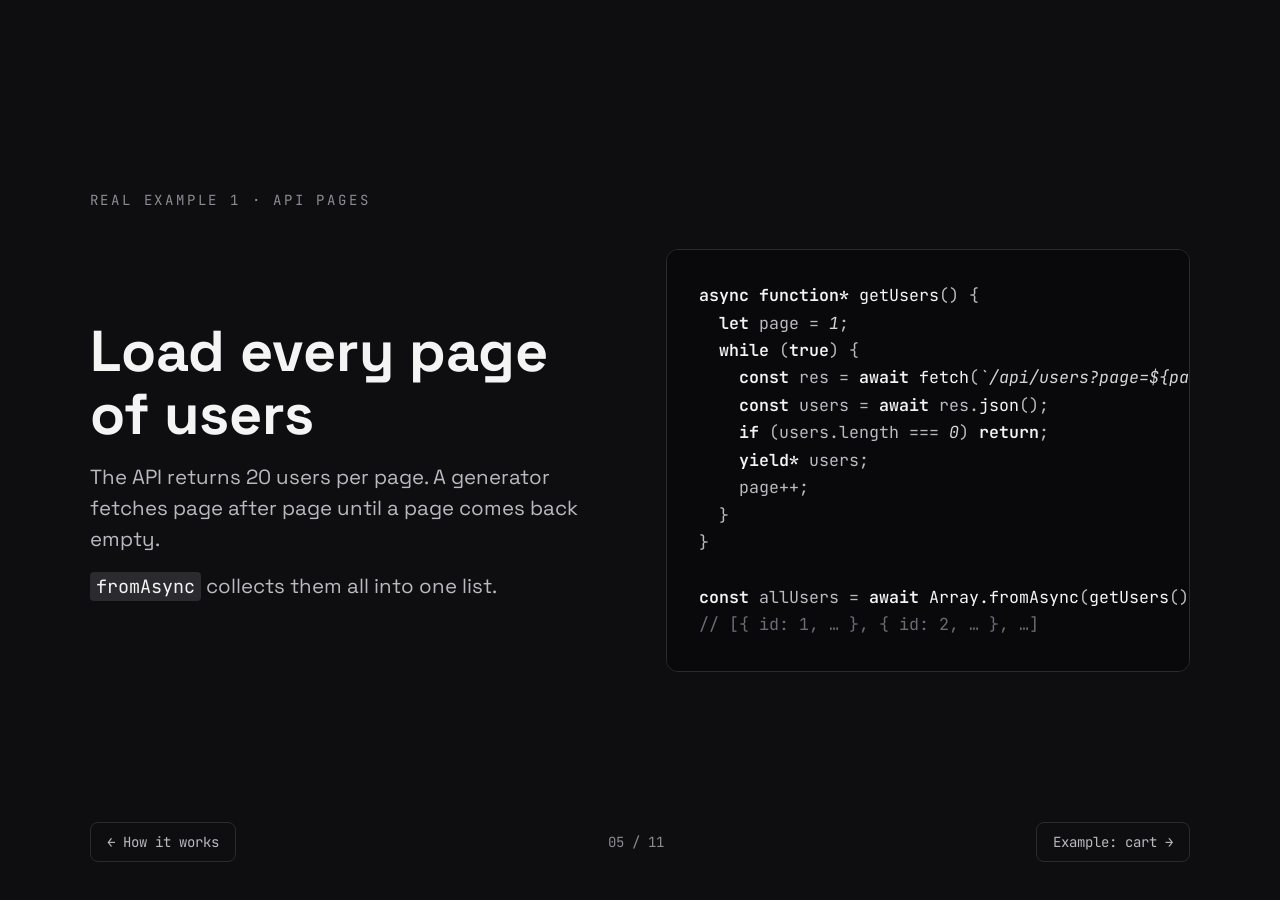
==== example-api-pages.html @ b5e5d90d "Add Array.fromAsync() slide pages One HTML page per slide in a dark and gray theme, with shared styl" ====
<!doctype html>
<html lang="en">
<head>
<meta charset="utf-8">
<meta name="viewport" content="width=device-width, initial-scale=1">
<title>Example: load every page of an API with Array.fromAsync()</title>
<meta name="description" content="A real example: use an async generator and Array.fromAsync() to load every page of users from a paginated API into one array.">
<meta name="robots" content="index, follow">
<meta name="theme-color" content="#0e0e10">
<link rel="canonical" href="https://viveksambath.github.io/array-fromAsync/example-api-pages.html">
<link rel="prev" href="https://viveksambath.github.io/array-fromAsync/how-it-works.html">
<link rel="next" href="https://viveksambath.github.io/array-fromAsync/example-cart.html">
<link rel="icon" href="data:image/svg+xml,%3Csvg xmlns='http://www.w3.org/2000/svg' viewBox='0 0 64 64'%3E%3Crect width='64' height='64' rx='12' fill='%230e0e10'/%3E%3Ctext x='32' y='42' font-family='monospace' font-size='28' font-weight='700' fill='%23f4f4f5' text-anchor='middle'%3E[]%3C/text%3E%3C/svg%3E">

<meta property="og:type" content="article">
<meta property="og:site_name" content="Array.fromAsync() explained">
<meta property="og:title" content="Example: load every page of an API with Array.fromAsync()">
<meta property="og:description" content="A real example: use an async generator and Array.fromAsync() to load every page of users from a paginated API into one array.">
<meta property="og:url" content="https://viveksambath.github.io/array-fromAsync/example-api-pages.html">
<meta property="og:locale" content="en_US">
<meta name="twitter:card" content="summary">
<meta name="twitter:title" content="Example: load every page of an API with Array.fromAsync()">
<meta name="twitter:description" content="A real example: use an async generator and Array.fromAsync() to load every page of users from a paginated API into one array.">

<link rel="preconnect" href="https://fonts.googleapis.com">
<link rel="preconnect" href="https://fonts.gstatic.com" crossorigin>
<link rel="stylesheet" href="https://fonts.googleapis.com/css2?family=Space+Grotesk:wght@400;500;700&family=JetBrains+Mono:wght@400;600&display=swap">
<link rel="stylesheet" href="styles.css">
<script src="nav.js" defer></script>
<script type="application/ld+json">
{
  "@context": "https://schema.org",
  "@type": "BreadcrumbList",
  "itemListElement": [
    {
      "@type": "ListItem",
      "position": 1,
      "name": "Array.fromAsync() explained",
      "item": "https://viveksambath.github.io/array-fromAsync/"
    },
    {
      "@type": "ListItem",
      "position": 2,
      "name": "Example: API pages",
      "item": "https://viveksambath.github.io/array-fromAsync/example-api-pages.html"
    }
  ]
}
</script>
</head>
<body>
<main class="slide">
  <p class="eyebrow">Real example 1 · API pages</p>
  <div class="split">
    <div class="stack">
      <h1>Load every page of users</h1>
      <p>The API returns 20 users per page. A generator fetches page after page until a page comes back empty.</p>
      <p><code>fromAsync</code> collects them all into one list.</p>
    </div>
<pre><code><span class="k">async function*</span> <span class="f">getUsers</span>() {
  <span class="k">let</span> page = <span class="s">1</span>;
  <span class="k">while</span> (<span class="k">true</span>) {
    <span class="k">const</span> res = <span class="k">await</span> <span class="f">fetch</span>(<span class="s">`/api/users?page=${page}`</span>);
    <span class="k">const</span> users = <span class="k">await</span> res.<span class="f">json</span>();
    <span class="k">if</span> (users.length === <span class="s">0</span>) <span class="k">return</span>;
    <span class="k">yield*</span> users;
    page++;
  }
}

<span class="k">const</span> allUsers = <span class="k">await</span> <span class="f">Array.fromAsync</span>(<span class="f">getUsers</span>());
<span class="c">// [{ id: 1, … }, { id: 2, … }, …]</span></code></pre>
  </div>

  <nav class="deck-nav" aria-label="Slides">
    <a rel="prev" href="how-it-works.html" aria-label="Previous: How it works">← <span class="nav-label">How it works</span></a>
    <span>05 / 11</span>
    <a rel="next" href="example-cart.html" aria-label="Next: Example: cart"><span class="nav-label">Example: cart</span> →</a>
  </nav>
</main>
</body>
</html>
---- styles.css ----
:root {
  --sans: "Space Grotesk", system-ui, sans-serif;
  --mono: "JetBrains Mono", ui-monospace, Consolas, monospace;
}

* { box-sizing: border-box; margin: 0; padding: 0; }

html, body { background: #0e0e10; }

body { font-family: var(--sans); }

/* ---------- slide themes ---------- */
/* dark (default) */
.slide {
  --page: #0e0e10;
  --surface: #18181b;
  --line: #2a2a2f;
  --muted: #8b8b94;
  --text-2: #b9b9c0;
  --text: #f4f4f5;
  --bar: #b9b9c0;
  --bar-text: #0e0e10;
  --bar-dim: #4a4a52;
  --bar-dim-text: #f4f4f5;
}

/* gray */
.slide.gray {
  --page: #1e1e22;
  --surface: #2a2a2f;
  --line: #3a3a41;
  --muted: #9a9aa3;
  --text-2: #c4c4cb;
  --text: #f4f4f5;
  --bar: #c4c4cb;
  --bar-text: #0e0e10;
  --bar-dim: #55555d;
  --bar-dim-text: #f4f4f5;
}

/* ---------- slide frame: one slide per page ---------- */
.slide {
  position: relative;
  min-height: 100vh;
  display: flex;
  flex-direction: column;
  justify-content: center;
  gap: clamp(20px, 3vw, 40px);
  padding: clamp(32px, 7vw, 120px) clamp(20px, 7vw, 120px) clamp(110px, 10vw, 150px);
  background: var(--page);
  color: var(--text);
}

/* ---------- type ---------- */
.eyebrow {
  font-family: var(--mono);
  font-size: 14px;
  letter-spacing: 0.2em;
  text-transform: uppercase;
  color: var(--muted);
}

h1 {
  font-size: clamp(30px, 4.5vw, 60px);
  font-weight: 700;
  line-height: 1.1;
  max-width: 22ch;
}

h1.cover-title {
  font-family: var(--mono);
  font-weight: 600;
  font-size: clamp(40px, 8vw, 120px);
  line-height: 1.05;
  letter-spacing: -0.02em;
  max-width: none;
  overflow-wrap: anywhere;
}

h1.big {
  font-size: clamp(36px, 6vw, 88px);
  line-height: 1.05;
  max-width: 18ch;
}

h2 { font-size: clamp(20px, 2vw, 26px); font-weight: 500; }

p, li, td, th {
  font-size: clamp(16px, 1.6vw, 22px);
  line-height: 1.5;
  color: var(--text-2);
}

.lead { font-size: clamp(18px, 2.2vw, 30px); max-width: 40ch; }

code { font-family: var(--mono); }

p code, li code, h1 code {
  font-size: 0.9em;
  color: var(--text);
  background: var(--line);
  padding: 2px 6px;
  border-radius: 4px;
  white-space: nowrap;
}

ul { list-style: none; display: flex; flex-direction: column; gap: 10px; }
ul li::before { content: "— "; color: var(--muted); }

a { color: var(--text); }

/* ---------- layout ---------- */
.grid {
  display: grid;
  grid-template-columns: repeat(auto-fit, minmax(240px, 1fr));
  gap: 20px;
}

.card {
  background: var(--surface);
  border: 1px solid var(--line);
  border-radius: 12px;
  padding: 28px;
  display: flex;
  flex-direction: column;
  gap: 12px;
}

.split {
  display: grid;
  grid-template-columns: repeat(auto-fit, minmax(min(320px, 100%), 1fr));
  gap: clamp(24px, 4vw, 56px);
  align-items: center;
}
.split > * { min-width: 0; } /* lets wide code scroll inside its box */
.stack { display: flex; flex-direction: column; gap: 16px; }

/* ---------- code (same dark panel on every slide) ---------- */
pre {
  font-family: var(--mono);
  font-size: clamp(13px, 1.3vw, 18px);
  line-height: 1.65;
  background: #09090b;
  border: 1px solid #2a2a2f;
  border-radius: 12px;
  padding: clamp(18px, 2.5vw, 32px);
  overflow-x: auto;
  color: #b9b9c0;
  max-width: 100%;
  font-variant-ligatures: none; /* show === and => as typed */
}

/* monochrome syntax highlighting */
.k { color: #f4f4f5; font-weight: 600; }  /* keyword */
.f { color: #f4f4f5; }                     /* function */
.s { color: #d4d4d8; font-style: italic; } /* string / number */
.c { color: #6b6b74; }                     /* comment */

/* ---------- diagram: flow (box → box → box) ---------- */
.flow {
  display: flex;
  align-items: center;
  gap: 16px;
  flex-wrap: wrap;
}
.node {
  border: 1px solid var(--muted);
  border-radius: 12px;
  padding: 20px 24px;
  min-width: 180px;
  display: flex;
  flex-direction: column;
  gap: 6px;
  background: var(--surface);
}
.node .label { font-family: var(--mono); font-size: 13px; color: var(--muted); }
.node .val { font-family: var(--mono); font-size: clamp(16px, 1.6vw, 22px); color: var(--text); }
.node.solid { background: var(--text); border-color: var(--text); }
.node.solid .label { color: #55555d; }
.node.solid .val { color: var(--page); font-weight: 600; }
.arrow { font-size: 32px; color: var(--muted); }

/* ---------- diagram: step pipeline ---------- */
.steps {
  display: grid;
  grid-template-columns: repeat(auto-fit, minmax(160px, 1fr));
  border: 1px solid var(--line);
  border-radius: 12px;
  overflow: hidden;
  background: var(--surface);
  list-style: none;
}
.step {
  padding: 24px;
  border-right: 1px solid var(--line);
  display: flex;
  flex-direction: column;
  gap: 8px;
}
.step .num { font-family: var(--mono); font-size: 13px; color: var(--muted); }
.step p { font-size: clamp(15px, 1.4vw, 19px); color: var(--text); }
.step:last-child { border-right: none; background: var(--text); }
.step:last-child p, .step:last-child .num { color: var(--page); }

/* ---------- diagram: timeline bars ---------- */
.timeline { display: flex; flex-direction: column; gap: 28px; }
.lane { display: flex; flex-direction: column; gap: 10px; }
.lane-title { font-family: var(--mono); font-size: 15px; color: var(--text); }
.track {
  position: relative;
  height: 132px;
  border-left: 1px solid var(--muted);
  border-bottom: 1px solid var(--muted);
}
.bar {
  position: absolute;
  height: 36px;
  border-radius: 6px;
  display: flex;
  align-items: center;
  padding-left: 12px;
  font-family: var(--mono);
  font-size: 14px;
  color: var(--bar-text);
  background: var(--bar);
  white-space: nowrap;
}
.bar.dim { background: var(--bar-dim); color: var(--bar-dim-text); }
.axis {
  display: flex;
  justify-content: space-between;
  font-family: var(--mono);
  font-size: 13px;
  color: var(--muted);
}

/* ---------- page navigation ---------- */
.deck-nav {
  position: absolute;
  left: clamp(20px, 7vw, 120px);
  right: clamp(20px, 7vw, 120px);
  bottom: clamp(20px, 3vw, 40px);
  display: flex;
  align-items: center;
  justify-content: space-between;
  gap: 16px;
  font-family: var(--mono);
  font-size: 14px;
  color: var(--muted);
}
.deck-nav a,
.deck-nav .off {
  padding: 10px 16px;
  border: 1px solid var(--line);
  border-radius: 8px;
  color: var(--text-2);
  text-decoration: none;
}
.deck-nav a:hover,
.deck-nav a:focus-visible { border-color: var(--muted); color: var(--text); }
.deck-nav .off { opacity: 0.35; }

/* on phones the arrows are enough */
@media (max-width: 640px) {
  .deck-nav .nav-label { display: none; }
}
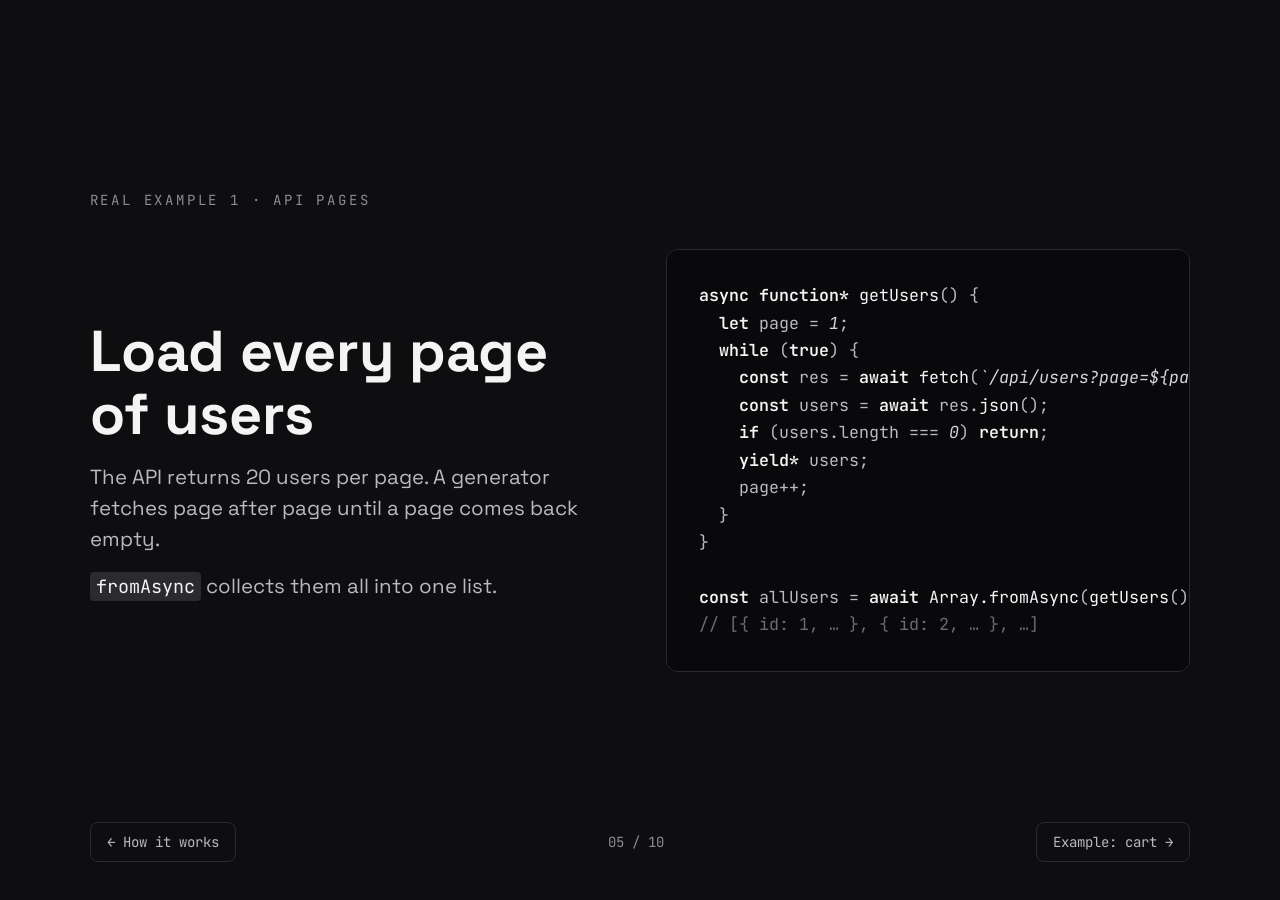
==== commit c25d0e30: "Remove the Node.js file example slide Co-Authored-By: Claude Opus 5.5 <noreply@anthropic.com>" ====
--- a/example-api-pages.html
+++ b/example-api-pages.html
@@ -74,7 +74,7 @@
 
   <nav class="deck-nav" aria-label="Slides">
     <a rel="prev" href="how-it-works.html" aria-label="Previous: How it works">← <span class="nav-label">How it works</span></a>
-    <span>05 / 11</span>
+    <span>05 / 10</span>
     <a rel="next" href="example-cart.html" aria-label="Next: Example: cart"><span class="nav-label">Example: cart</span> →</a>
   </nav>
 </main>
--- a/styles.css
+++ b/styles.css
@@ -9,11 +9,11 @@
 
 body { font-family: var(--sans); }
 
-/* ---------- slide themes ---------- */
-/* dark (default) */
+/* ---------- theme: one dark background, gray surfaces ---------- */
 .slide {
   --page: #0e0e10;
   --surface: #18181b;
+  --raised: #2a2a2f;   /* highlighted box */
   --line: #2a2a2f;
   --muted: #8b8b94;
   --text-2: #b9b9c0;
@@ -24,20 +24,6 @@
   --bar-dim-text: #f4f4f5;
 }
 
-/* gray */
-.slide.gray {
-  --page: #1e1e22;
-  --surface: #2a2a2f;
-  --line: #3a3a41;
-  --muted: #9a9aa3;
-  --text-2: #c4c4cb;
-  --text: #f4f4f5;
-  --bar: #c4c4cb;
-  --bar-text: #0e0e10;
-  --bar-dim: #55555d;
-  --bar-dim-text: #f4f4f5;
-}
-
 /* ---------- slide frame: one slide per page ---------- */
 .slide {
   position: relative;
@@ -175,9 +161,8 @@
 }
 .node .label { font-family: var(--mono); font-size: 13px; color: var(--muted); }
 .node .val { font-family: var(--mono); font-size: clamp(16px, 1.6vw, 22px); color: var(--text); }
-.node.solid { background: var(--text); border-color: var(--text); }
-.node.solid .label { color: #55555d; }
-.node.solid .val { color: var(--page); font-weight: 600; }
+.node.solid { background: var(--raised); border-color: var(--text-2); }
+.node.solid .val { font-weight: 600; }
 .arrow { font-size: 32px; color: var(--muted); }
 
 /* ---------- diagram: step pipeline ---------- */
@@ -199,8 +184,8 @@
 }
 .step .num { font-family: var(--mono); font-size: 13px; color: var(--muted); }
 .step p { font-size: clamp(15px, 1.4vw, 19px); color: var(--text); }
-.step:last-child { border-right: none; background: var(--text); }
-.step:last-child p, .step:last-child .num { color: var(--page); }
+.step:last-child { border-right: none; background: var(--raised); }
+.step:last-child p { font-weight: 500; }
 
 /* ---------- diagram: timeline bars ---------- */
 .timeline { display: flex; flex-direction: column; gap: 28px; }
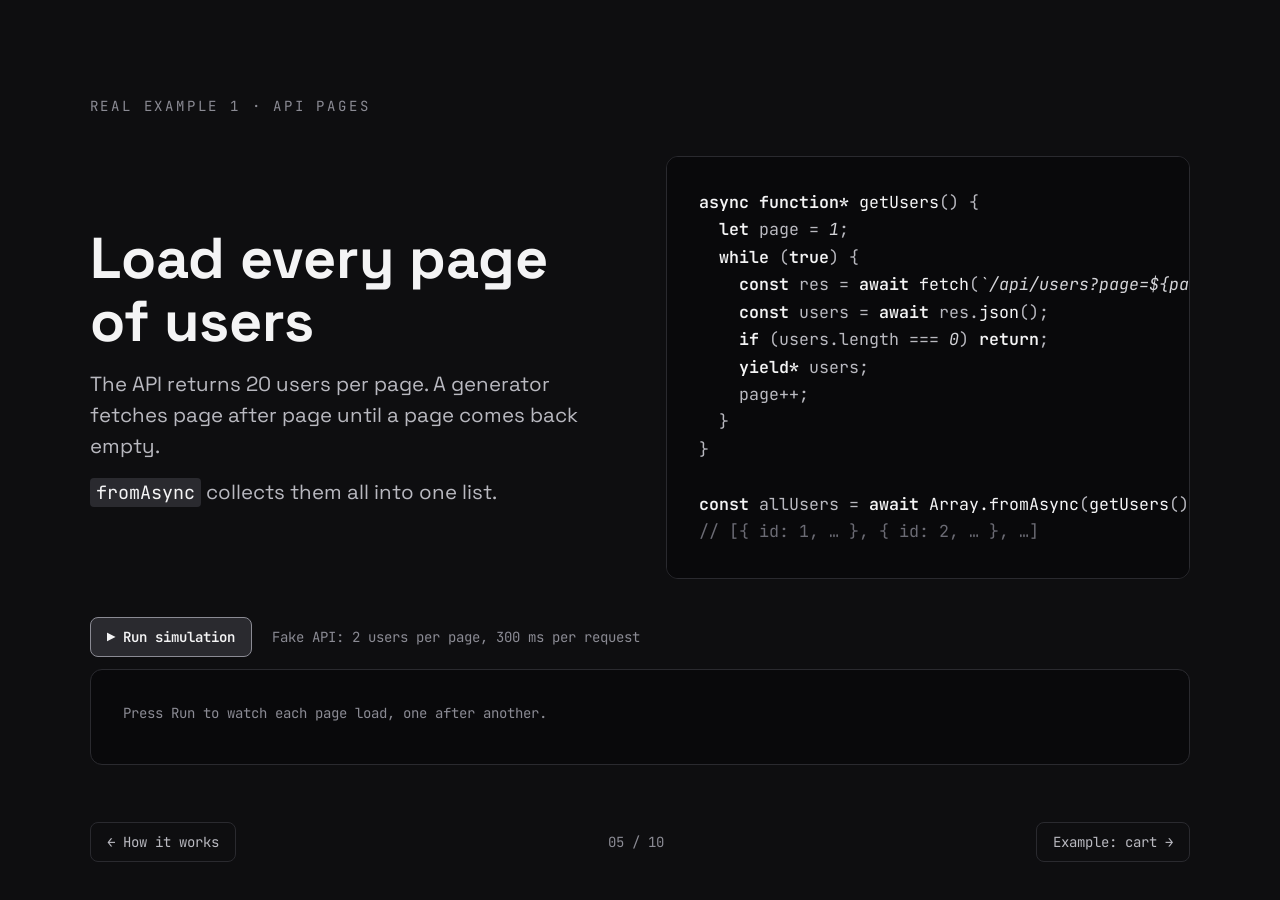
==== commit 4d126287: "Add live simulations and a Can I use link Run buttons on the API pages, cart and Promise.all slides " ====
--- a/example-api-pages.html
+++ b/example-api-pages.html
@@ -27,6 +27,7 @@
 <link rel="stylesheet" href="https://fonts.googleapis.com/css2?family=Space+Grotesk:wght@400;500;700&family=JetBrains+Mono:wght@400;600&display=swap">
 <link rel="stylesheet" href="styles.css">
 <script src="nav.js" defer></script>
+<script src="demo.js" defer></script>
 <script type="application/ld+json">
 {
   "@context": "https://schema.org",
@@ -71,6 +72,13 @@
 <span class="k">const</span> allUsers = <span class="k">await</span> <span class="f">Array.fromAsync</span>(<span class="f">getUsers</span>());
 <span class="c">// [{ id: 1, … }, { id: 2, … }, …]</span></code></pre>
   </div>
+  <div class="demo" data-demo="pages">
+    <div class="demo-bar">
+      <button class="run" type="button">▶ Run simulation</button>
+      <span class="demo-note">Fake API: 2 users per page, 300 ms per request</span>
+    </div>
+    <pre class="console" aria-live="polite">Press Run to watch each page load, one after another.</pre>
+  </div>
 
   <nav class="deck-nav" aria-label="Slides">
     <a rel="prev" href="how-it-works.html" aria-label="Previous: How it works">← <span class="nav-label">How it works</span></a>
--- a/styles.css
+++ b/styles.css
@@ -211,6 +211,54 @@
   white-space: nowrap;
 }
 .bar.dim { background: var(--bar-dim); color: var(--bar-dim-text); }
+.bar { overflow: hidden; }
+
+/* ---------- live demos ---------- */
+.demo { display: flex; flex-direction: column; gap: 12px; }
+
+.demo-bar {
+  display: flex;
+  flex-wrap: wrap;
+  align-items: center;
+  gap: 12px 20px;
+  font-family: var(--mono);
+  font-size: 14px;
+  color: var(--text-2);
+}
+.demo-bar label { display: flex; align-items: center; gap: 8px; cursor: pointer; }
+.demo-bar input { accent-color: var(--text-2); width: 16px; height: 16px; }
+.demo-bar select {
+  font: inherit;
+  color: var(--text);
+  background: var(--surface);
+  border: 1px solid var(--line);
+  border-radius: 6px;
+  padding: 6px 8px;
+}
+.demo-note { color: var(--muted); }
+
+.run {
+  font: 600 14px var(--mono);
+  color: var(--text);
+  background: var(--raised);
+  border: 1px solid var(--muted);
+  border-radius: 8px;
+  padding: 10px 16px;
+  cursor: pointer;
+}
+.run:hover, .run:focus-visible { border-color: var(--text); }
+.run:disabled { opacity: 0.5; cursor: wait; }
+
+.console {
+  font-size: 14px;
+  min-height: 96px;
+  max-height: 210px;
+  overflow-y: auto;
+  white-space: pre-wrap;
+  color: var(--muted);
+}
+.console .ok { color: var(--text); }
+.console .err { color: var(--text); font-weight: 600; }
 .axis {
   display: flex;
   justify-content: space-between;
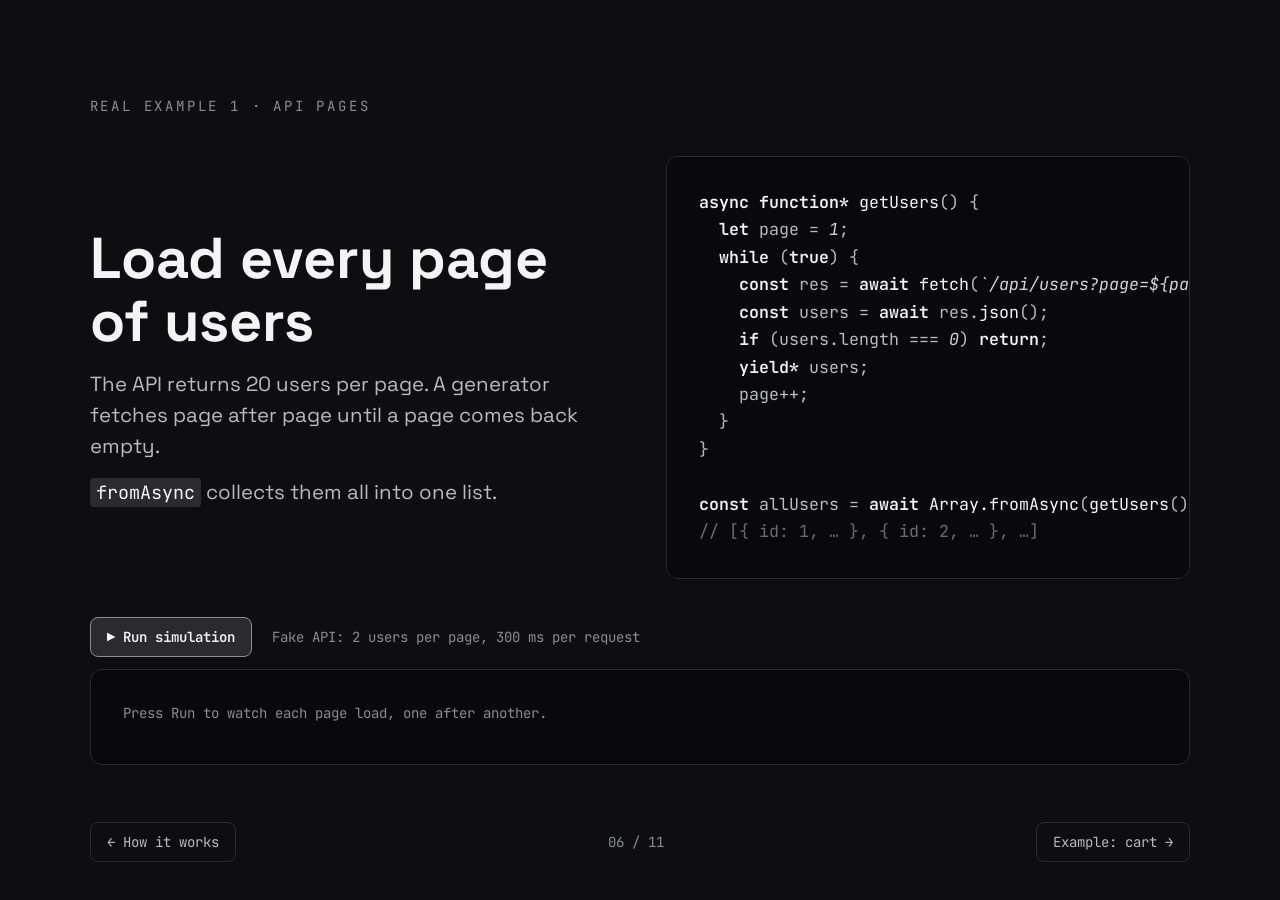
==== commit 7e646b64: "Explain thisArg with a runnable example Add a thisArg bullet to the Syntax slide and a new thisArg s" ====
--- a/example-api-pages.html
+++ b/example-api-pages.html
@@ -82,7 +82,7 @@
 
   <nav class="deck-nav" aria-label="Slides">
     <a rel="prev" href="how-it-works.html" aria-label="Previous: How it works">← <span class="nav-label">How it works</span></a>
-    <span>05 / 10</span>
+    <span>06 / 11</span>
     <a rel="next" href="example-cart.html" aria-label="Next: Example: cart"><span class="nav-label">Example: cart</span> →</a>
   </nav>
 </main>
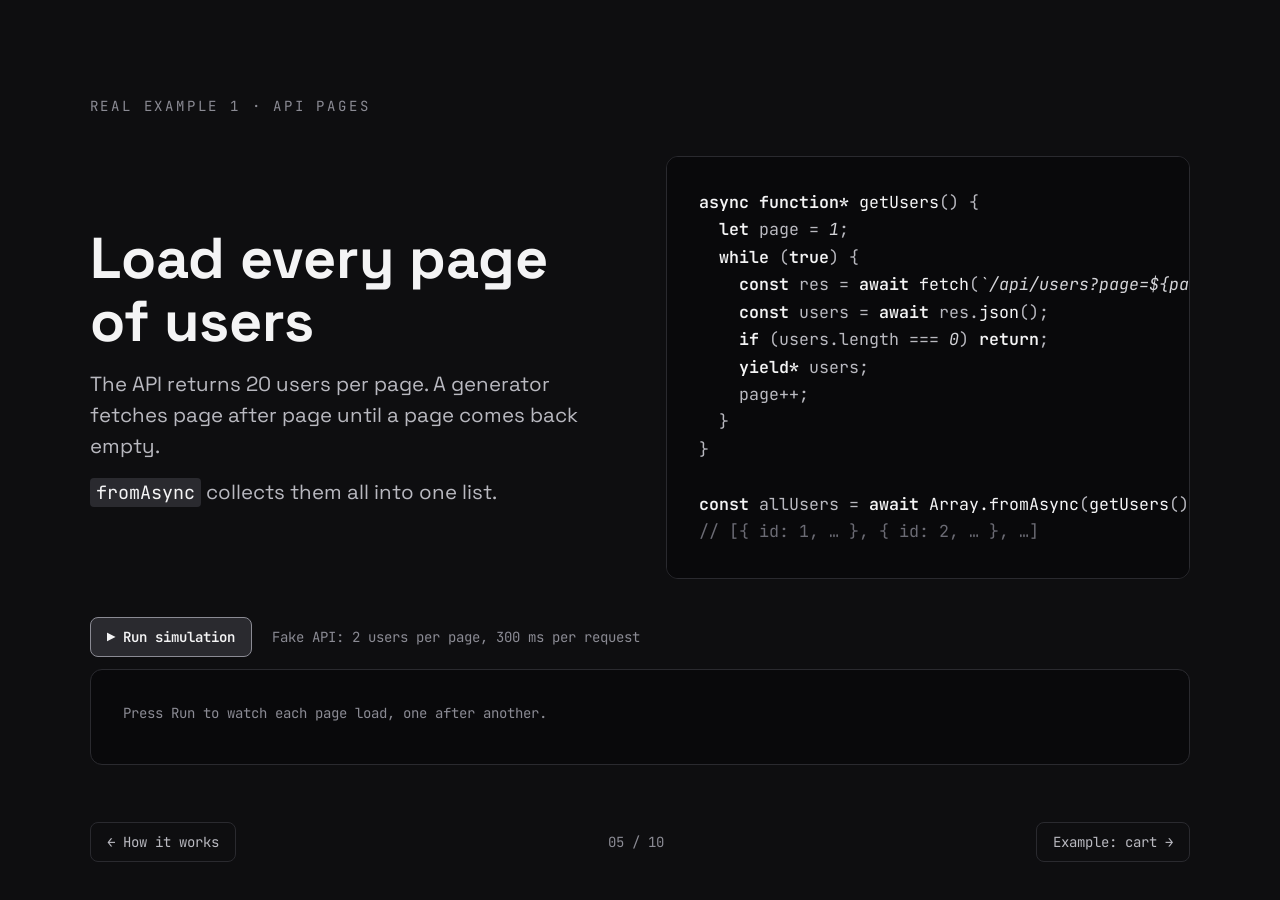
==== commit 58a2e0f5: "Fold thisArg into the Syntax slide Remove the separate thisArg slide and its demo, and explain thisA" ====
--- a/example-api-pages.html
+++ b/example-api-pages.html
@@ -82,7 +82,7 @@
 
   <nav class="deck-nav" aria-label="Slides">
     <a rel="prev" href="how-it-works.html" aria-label="Previous: How it works">← <span class="nav-label">How it works</span></a>
-    <span>06 / 11</span>
+    <span>05 / 10</span>
     <a rel="next" href="example-cart.html" aria-label="Next: Example: cart"><span class="nav-label">Example: cart</span> →</a>
   </nav>
 </main>
